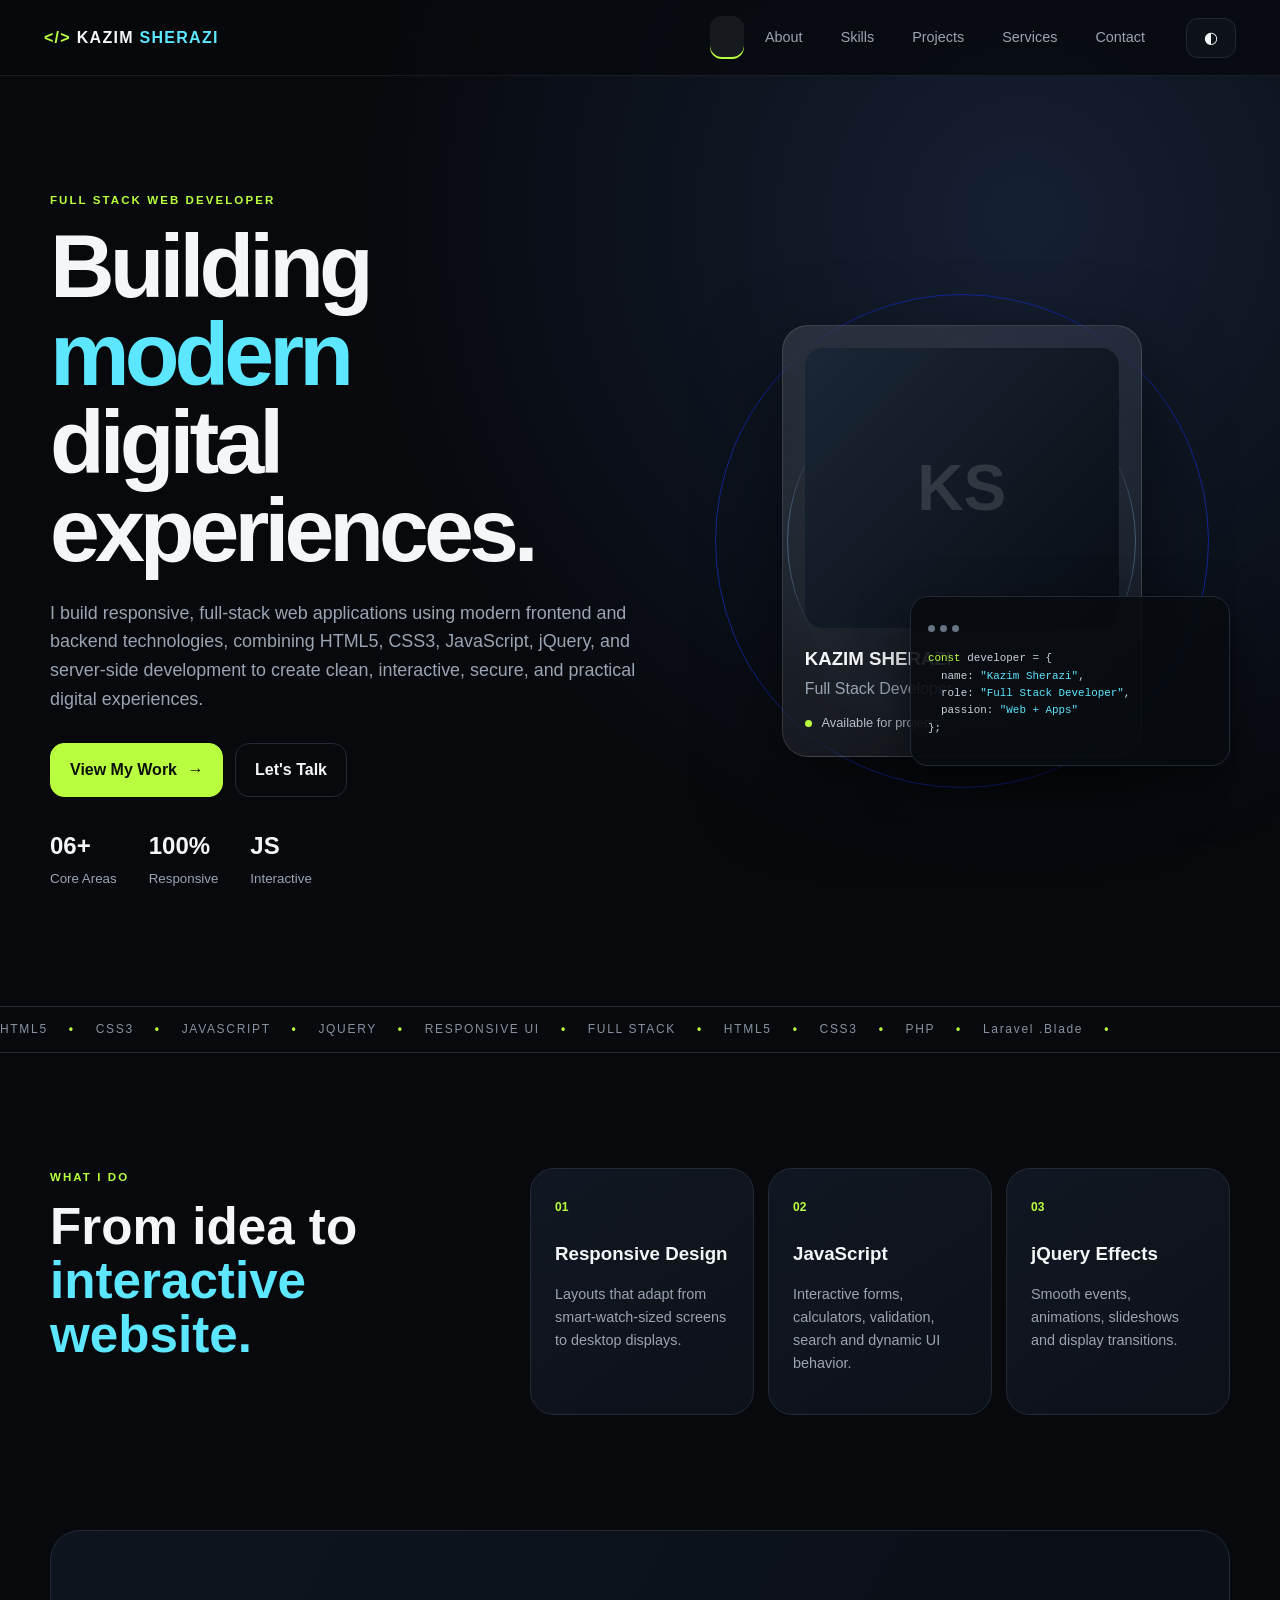
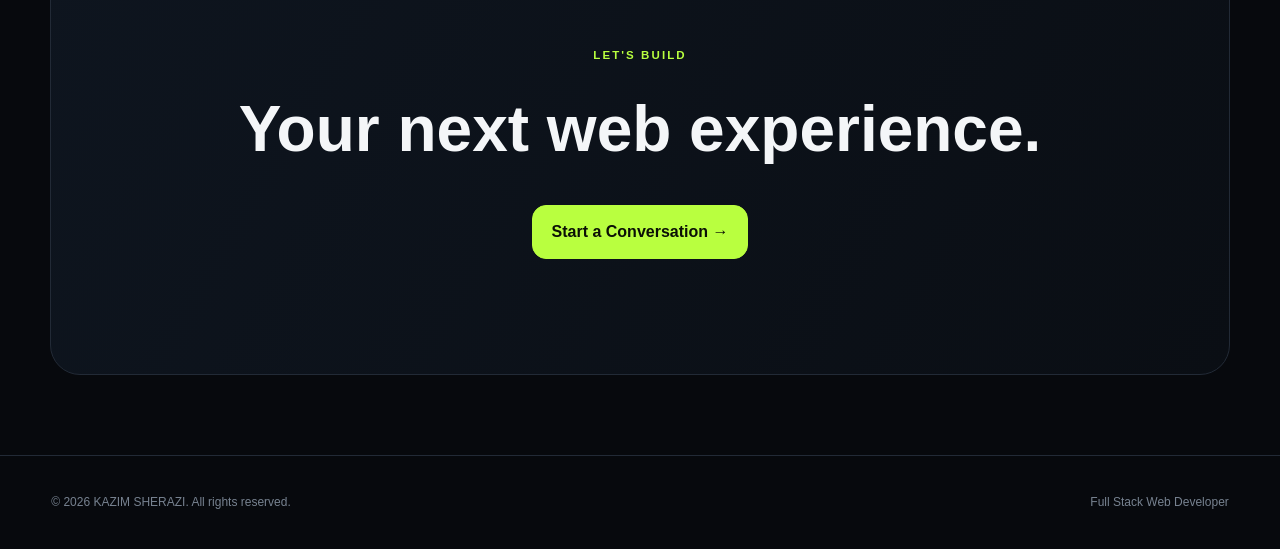
==== index.html @ 3ed8f2ee "Update index.html" ====
<!DOCTYPE html>
<html lang="en">
<head>
<meta charset="UTF-8">
<meta name="viewport" content="width=device-width, initial-scale=1.0">
<meta name="description" content="KAZIM SHERAZI - Full Stack Web Developer Portfolio">
<meta name="google-site-verification" content="ehYGeor3pkJe387JTMseZJBYgxwZusRE3xoNns7SV4c" />
<script src="https://kit.fontawesome.com/108ab0b7cf.js" crossorigin="anonymous"></script>
<title>KAZIM SHERAZI | Full Stack Web Developer</title>
<script src="https://code.jquery.com/jquery-3.7.1.min.js" defer></script>
<script src="main.js" defer></script>
<link rel="stylesheet" href="style.css">
</head>
<body>
<div id="progress"></div>
<header class="site-header">
  <a class="brand" href="index.html"><span>&lt;/&gt;</span> KAZIM <b>SHERAZI</b></a>
  <button class="menu-toggle" aria-label="Open menu">☰</button>
  <nav class="navbar">
    <a class="active" href="index.html"><i class="fa-solid fa-house"></i></a>
    <a href="about.html">About</a>
    <a href="skills.html">Skills</a>
    <a href="projects.html">Projects</a>
    <a href="services.html">Services</a>
    <a href="contact.html">Contact</a>
  </nav>
  <button class="theme-toggle" aria-label="Toggle theme">◐</button>
</header>

<main>
<section class="hero section">
  <div class="hero-content reveal">
    <p class="eyebrow">FULL STACK WEB DEVELOPER</p>
    <h1>Building <span>modern</span><br>digital experiences.</h1>
    <p class="hero-text">I build responsive, full-stack web applications using modern frontend and backend technologies, combining HTML5, CSS3, JavaScript, jQuery, and server-side development to create clean, interactive, secure, and practical digital experiences.
</p>
    <div class="hero-buttons">
      <a class="btn primary" href="projects.html">View My Work <i>→</i></a>
      <a class="btn ghost" href="contact.html">Let's Talk</a>
    </div>
    <div class="stats">
      <div><strong>06+</strong><small>Core Areas</small></div>
      <div><strong>100%</strong><small>Responsive</small></div>
      <div><strong>JS</strong><small>Interactive</small></div>
    </div>
  </div>
  <div class="hero-visual reveal">
    <div class="orbit orbit1"></div><div class="orbit orbit2"></div>
    <div class="profile-card">
      <div class="profile-photo"><img src="https://948d7271-ee73-47af-9d6b-2ceec82f9c43.png.com/kazimsherazi870-crypto/e.g.-My-Meet/blob/main/948d7271-ee73-47af-9d6b-2ceec82f9c43.png" alt="KAZIM SHERAZI profile photo" onerror="this.style.display='none';this.parentElement.classList.add('photo-placeholder')"><span>KS</span></div>
      <div class="profile-info"><h3>KAZIM SHERAZI</h3><p>Full Stack Developer</p><div class="status"><em></em> Available for projects</div></div>
    </div>
    <div class="code-card">
      <div class="dots"><i></i><i></i><i></i></div>
      <pre><span>const</span> developer = {
  name: <b>"Kazim Sherazi"</b>,
  role: <b>"Full Stack Developer"</b>,
  passion: <b>"Web + Apps"</b>
};</pre>
    </div>
  </div>
</section>

<section class="marquee"><div>HTML5 <b>•</b> CSS3 <b>•</b> JAVASCRIPT <b>•</b> JQUERY <b>•</b> RESPONSIVE UI <b>•</b> FULL STACK <b>•</b> HTML5 <b>•</b> CSS3 <b>•</b> PHP <b>•</b> Laravel .Blade <b>•</b></div></section>

<section class="section split">
  <div class="section-heading reveal"><p class="eyebrow">WHAT I DO</p><h2>From idea to <span>interactive website.</span></h2></div>
  <div class="feature-grid">
    <article class="feature reveal"><b>01</b><h3>Responsive Design</h3><p>Layouts that adapt from smart-watch-sized screens to desktop displays.</p></article>
    <article class="feature reveal"><b>02</b><h3>JavaScript</h3><p>Interactive forms, calculators, validation, search and dynamic UI behavior.</p></article>
    <article class="feature reveal"><b>03</b><h3>jQuery Effects</h3><p>Smooth events, animations, slideshows and display transitions.</p></article>
  </div>
</section>

<section class="section cta reveal">
  <p class="eyebrow">LET'S BUILD</p><h2>Your next web experience.</h2>
  <a class="btn primary" href="contact.html">Start a Conversation →</a>
</section>
</main>

<footer><p>© <span id="year"></span> KAZIM SHERAZI. All rights reserved.</p><p>Full Stack Web Developer</p></footer>
<script src="https://code.jquery.com/jquery-3.7.1.min.js"></script>
<script src="js/main.js"></script>
</body>
</html>
---- style.css ----
:root{--bg:#07090d;--panel:#0d1118;--panel2:#111722;--text:#f4f6f8;--muted:#9aa4b2;--line:#222a36;--accent:#b9ff3f;--accent2:#5de6ff;--max:1180px;--radius:24px}
*{box-sizing:border-box}html{scroll-behavior:smooth}body{margin:0;background:radial-gradient(circle at 80% 10%,#152033 0,transparent 30%),var(--bg);color:var(--text);font-family:Inter,Segoe UI,Arial,sans-serif;line-height:1.6;overflow-x:hidden}a{color:inherit;text-decoration:none}button,input,textarea{font:inherit}.site-header{height:76px;position:sticky;top:0;z-index:100;display:flex;align-items:center;gap:24px;padding:0 clamp(14px,4vw,44px);background:rgba(7,9,13,.78);backdrop-filter:blur(18px);border-bottom:1px solid rgba(255,255,255,.07)}.brand{font-weight:800;letter-spacing:.08em;white-space:nowrap}.brand span{color:var(--accent)}.brand b{color:var(--accent2)}.navbar{display:flex;gap:4px;margin-left:auto}.navbar a{padding:10px 17px;color:var(--muted);font-size:.9rem;border-radius:12px;transition:.25s}.navbar a:hover,.navbar a.active{color:var(--text);background:rgba(255,255,255,.06)}.navbar a.active{box-shadow:inset 0 -2px var(--accent)}.theme-toggle,.menu-toggle{border:1px solid var(--line);background:var(--panel);color:var(--text);width:50px;height:40px;border-radius:12px;cursor:pointer}.theme-toggle{margin-left:0}.menu-toggle{display:none}
.section{width:min(var(--max),calc(100% - 32px));margin:auto;padding:clamp(65px,9vw,115px) 0}.hero{min-height:calc(100vh - 76px);display:grid;grid-template-columns:1.05fr .95fr;align-items:center;gap:50px}.eyebrow{color:var(--accent);font-size:.72rem;font-weight:800;letter-spacing:.18em;margin:0 0 14px}.hero h1,.page-hero h1{font-size:clamp(2.4rem,7vw,5.8rem);line-height:.98;margin:0 0 24px;letter-spacing:-.055em}.hero h1 span,.page-hero h1 span,h2 span{color:var(--accent2)}.hero-text,.page-hero>p:last-child{color:var(--muted);max-width:680px;font-size:clamp(.95rem,1.8vw,1.12rem)}.hero-buttons{display:flex;gap:12px;flex-wrap:wrap;margin:30px 0}.btn{display:inline-flex;align-items:center;justify-content:center;gap:10px;padding:13px 19px;border-radius:14px;border:1px solid var(--line);font-weight:700;cursor:pointer;transition:.25s}.btn.primary{background:var(--accent);color:#0b1006;border-color:var(--accent)}.btn.primary:hover{transform:translateY(-3px)}.btn.ghost:hover{background:var(--panel2)}.stats{display:flex;gap:32px}.stats strong{display:block;font-size:1.5rem}.stats small{color:var(--muted)}
.hero-visual{min-height:470px;display:grid;place-items:center;position:relative}.orbit{position:absolute;border:1px solid rgb(18, 38, 148);border-radius:50%;aspect-ratio:1}.orbit1{width:92%;animation:spin 18s linear infinite}.orbit2{width:65%;border-color: rgb(116, 180, 240);animation:spin 12s linear infinite reverse}.profile-card{position:relative;z-index:2;width:min(360px,80%);padding:22px;background:linear-gradient(145deg,rgba(255,255,255,.11),rgba(255,255,255,.03));border:1px solid rgba(255,255,255,.13);border-radius:26px;backdrop-filter:blur(18px);box-shadow:0 30px 80px #0008}.profile-photo,.portrait{position:relative;overflow:hidden;background:linear-gradient(135deg,#1a2636,#090d13);display:grid;place-items:center}.profile-photo{height:280px;border-radius:18px}.profile-photo img,.portrait img{width:100%;height:100%;object-fit:cover}.profile-photo span,.portrait>span{font-size:4rem;font-weight:900;color:#ffffff22}.photo-placeholder img{display:none!important}.profile-info h3{margin:16px 0 2px}.profile-info p{margin:0;color:var(--muted)}.status{margin-top:12px;color:#b7c0ca;font-size:.8rem}.status em{display:inline-block;width:7px;height:7px;background:var(--accent);border-radius:50%;margin-right:7px}.code-card{position:absolute;right:0;bottom:10px;z-index:3;width:min(320px,72%);padding:17px;border:1px solid var(--line);background:#080b10e8;border-radius:18px;box-shadow:0 20px 50px #0008}.dots i{display:inline-block;width:7px;height:7px;border-radius:50%;background:#687384;margin-right:5px}.code-card pre{font-size:.68rem;overflow:auto;color:#c9d3df}.code-card pre span{color:#b9ff3f}.code-card pre b{color:#5de6ff;font-weight:500}
.marquee{overflow:hidden;white-space:nowrap;border-block:1px solid var(--line);padding:13px 0;color:#8792a0;font-size:.75rem;letter-spacing:.14em}.marquee div{display:inline-block;animation:marquee 24s linear infinite}.marquee b{color:var(--accent);margin:0 16px}.split{display:grid;grid-template-columns:.75fr 1.25fr;gap:60px}.section-heading h2{font-size:clamp(2rem,4vw,3.5rem);line-height:1.05;margin:0}.feature-grid{display:grid;grid-template-columns:repeat(3,1fr);gap:14px}.feature,.project,.service,.skills-card,.tech-grid>div{background:linear-gradient(145deg,var(--panel2),var(--panel));border:1px solid var(--line);border-radius:var(--radius);padding:24px}.feature b,.project-number,.service>span{color:var(--accent);font-size:.75rem}.feature h3,.project h3,.service h3{margin:20px 0 8px}.feature p,.project p,.service p{color:var(--muted);font-size:.9rem}.cta{text-align:center;border:1px solid var(--line);border-radius:30px;background:linear-gradient(120deg,#0e151f,#0a0e14);margin-bottom:80px}.cta h2{font-size:clamp(2rem,5vw,4rem);margin:0 0 25px}.page-hero{padding-bottom:60px}.page-hero h1{max-width:900px}.about-grid{display:grid;grid-template-columns:.75fr 1.25fr;gap:70px;align-items:center}.portrait{height:500px;border-radius:28px;border:1px solid var(--line)}.about-copy h2{font-size:clamp(2rem,4vw,3.5rem);line-height:1.05}.about-copy>p:not(.eyebrow){color:var(--muted)}.info-list{margin-top:30px}.info-list div{display:flex;justify-content:space-between;gap:20px;padding:14px 0;border-bottom:1px solid var(--line);font-size:.9rem}.info-list span{color:var(--muted);text-align:right}.quote{text-align:center}.quote>span{font-size:5rem;color:var(--accent)}.quote h2{max-width:900px;margin:auto;font-size:clamp(1.8rem,4vw,3.5rem);line-height:1.1}
.skills-layout{display:grid;grid-template-columns:1fr 1fr;gap:22px}.skills-card h3{margin-top:0}.skill{margin:25px 0}.skill>div{display:flex;justify-content:space-between;font-size:.85rem}.skill b{color:var(--accent)}.skill>i{display:block;height:7px;background:#1b222c;border-radius:99px;overflow:hidden;margin-top:9px}.skill em{display:block;height:100%;background:linear-gradient(90deg,var(--accent),var(--accent2));border-radius:99px}.tech-grid{display:grid;grid-template-columns:1fr 1fr;gap:14px}.tech-grid strong{display:block;font-size:1.8rem}.tech-grid small{color:var(--muted)}.projects-grid{display:grid;grid-template-columns:repeat(2,1fr);gap:16px}.project{min-height:260px;position:relative}.project-number{font-size:2.4rem;font-weight:900;opacity:.8}.tags{display:flex;gap:8px;flex-wrap:wrap;margin-top:24px}.tags span{border:1px solid var(--line);padding:5px 9px;border-radius:8px;color:#aeb8c4;font-size:.7rem}.slideshow-wrap{position:relative;min-height:280px;display:grid;place-items:center;text-align:center;overflow:hidden;border-radius:30px;border:1px solid var(--line);background:radial-gradient(circle at 50% 0,#172535,transparent 60%)}.slide{display:none}.slide.active{display:block}.slide p{color:var(--accent);font-size:.7rem;letter-spacing:.15em}.slide h2{font-size:clamp(2rem,5vw,4rem);margin:8px 0}.slide span{color:var(--muted)}.slide-dots{position:absolute;bottom:22px}.slide-dot{display:inline-block;width:8px;height:8px;border-radius:50%;background:#46505c;margin:0 5px;cursor:pointer}.slide-dot.active{background:var(--accent)}.services-grid{display:grid;grid-template-columns:repeat(2,1fr);gap:16px}.service{min-height:240px}.service>span{font-size:2.5rem}.service h3{font-size:1.5rem}.process{border:1px solid var(--line);border-radius:25px}.process>div{display:flex;align-items:center;justify-content:space-between;gap:10px;flex-wrap:wrap}.process b{font-size:1.5rem;color:var(--accent)}.process span{color:var(--muted)}.contact-grid{display:grid;grid-template-columns:1fr 1fr;gap:60px}.contact-info h2{font-size:clamp(2rem,4vw,3.5rem);margin-top:0}.contact-info>p{color:var(--muted)}.contact-item{border-bottom:1px solid var(--line);padding:17px 0;display:flex;justify-content:space-between;gap:20px}.contact-item b{font-size:.7rem;color:var(--accent)}.contact-item span{color:var(--muted)}.contact-form{background:var(--panel);border:1px solid var(--line);border-radius:25px;padding:25px}.contact-form label{display:block;font-size:.8rem;color:#aeb8c4;margin-bottom:16px}.contact-form input,.contact-form textarea{display:block;width:100%;margin-top:7px;padding:13px 14px;background:#080b10;border:1px solid var(--line);border-radius:12px;color:var(--text);outline:none}.contact-form input:focus,.contact-form textarea:focus{border-color:var(--accent2)}#formMsg{font-size:.8rem;margin:12px 0 0}.reveal{opacity:0;transform:translateY(24px);transition:.7s}.reveal.visible{opacity:1;transform:none}footer{border-top:1px solid var(--line);padding:25px max(16px,4vw);display:flex;justify-content:space-between;color:#778290;font-size:.75rem}#progress{position:fixed;top:0;left:0;height:3px;background:linear-gradient(90deg,var(--accent),var(--accent2));width:0;z-index:1000}
body.light{--bg:#f3f6f8;--panel:#fff;--panel2:#eef2f5;--text:#10151b;--muted:#586474;--line:#dce2e8}body.light .site-header{background:#ffffffdd}.light .code-card{background:#ffffffee}.light .profile-card{background:#ffffffcc}
.portfolio-gallery,
.portfolio-gallery * {
    box-sizing: border-box;
}

.portfolio-gallery {
    width: 100%;
    max-width: 1100px;
    margin: 0 auto;
    padding: clamp(12px, 3vw, 30px);
    color: #ffffff;
    font-family: Arial, sans-serif;
    border-radius: 50px;
}

.gallery-heading {
    margin-bottom: 22px;
}

.gallery-tag {
    color: #b9ff3f;
    font-size: 11px;
    letter-spacing: 3px;
}

.gallery-heading h2 {
    font-size: clamp(24px, 5vw, 46px);
    line-height: 1.2;
    margin: 10px 0;
    overflow-wrap: anywhere;
}

.gallery-heading h2 span {
    color: #5de6ff;
    font-style: italic;
}

.gallery-heading p {
    color: #aaa;
    font-size: clamp(12px, 2vw, 15px);
    line-height: 1.6;
}

.portfolio-slider {
    position: relative;
    isolation: isolate;
    width: 100%;
    aspect-ratio: 16 / 9;
    min-height: 170px;
    max-height: 560px;
    overflow: hidden;
    background: #151515;
    border: 1px solid #38352d;
    border-radius: clamp(10px, 2vw, 22px);
}

.portfolio-slides,
.portfolio-slide,
.slider-overlay {
    position: absolute;
    inset: 0;
    width: 100%;
    height: 100%;
}

.portfolio-slide {
    display: block;
    object-fit: cover;
    object-position: center;
    opacity: 0;
    transition: opacity 0.8s ease;
}

.portfolio-slide.active {
    opacity: 1;
}

.slider-overlay {
    z-index: 1;
    pointer-events: none;
    background: linear-gradient(
        0deg,
        rgba(0, 0, 0, 0.85),
        transparent 65%
    );
}

.slider-caption {
    position: absolute;
    z-index: 2;
    bottom: clamp(35px, 7vw, 65px);
    left: clamp(14px, 4vw, 35px);
    right: clamp(14px, 4vw, 35px);
}

.slider-caption span {
    color: #e0c58b;
    font-size: 11px;
    letter-spacing: 2px;
}

.slider-caption h3 {
    margin: 8px 0 0;
    font-size: clamp(16px, 3.5vw, 30px);
    overflow-wrap: anywhere;
}

.slider-btn {
    position: absolute;
    z-index: 3;
    top: 50%;
    transform: translateY(-50%);
    width: clamp(30px, 5vw, 44px);
    height: clamp(30px, 5vw, 44px);
    border: 1px solid #ffffff50;
    border-radius: 50%;
    color: white;
    background: #111a;
    cursor: pointer;
}

.slider-btn:hover {
    background: #b9ff3f;
    color: #111;
}

.slider-prev {
    left: clamp(8px, 2vw, 18px);
}

.slider-next {
    right: clamp(8px, 2vw, 18px);
}

.slider-dots {
    position: absolute;
    z-index: 3;
    bottom: 17px;
    right: clamp(14px, 4vw, 35px);
    display: flex;
    align-items: center;
    gap: 7px;
}

.slider-dot {
    width: 7px;
    height: 7px;
    padding: 0;
    border: 0;
    border-radius: 10px;
    background: #ffffff90;
    cursor: pointer;
    transition: width 0.3s ease, background 0.3s ease;
}

.slider-dot.active {
    width: 23px;
    background: #b9ff3f;
}

@media (max-width: 480px) {
    .portfolio-gallery {
        padding: 12px;
    }

    .portfolio-slider {
        aspect-ratio: 4 / 3;
        min-height: 160px;
    }

    .slider-caption {
        bottom: 37px;
    }


    .slider-caption h3 {
        max-width: 75%;
    }

    .slider-dots {
        bottom: 13px;
        gap: 5px;
    }
}

@media (max-width: 220px) {
    .portfolio-gallery {
        padding: 5px;
    }

    .portfolio-slider {
        aspect-ratio: 1 / 1;
        min-height: 145px;
        border-radius: 8px;
    }

    .gallery-tag {
        letter-spacing: 1px;
        font-size: 9px;
    }

    .slider-caption {
        left: 9px;
        right: 9px;
    }
    .slider-caption span{
        color: #b9ff3f;
    }

    .slider-caption h3 {
        font-size: 14px;
    }
    

    .slider-btn {
        width: 27px;
        height: 27px;
    }
}

@keyframes spin{to{transform:rotate(360deg)}}@keyframes marquee{to{transform:translateX(-50%)}}
@media(max-width:900px){.navbar{gap:0}.navbar a{padding:9px 7px;font-size:.78rem}.hero{grid-template-columns:1fr}.hero-visual{min-height:420px}.split,.about-grid,.contact-grid,.skills-layout{grid-template-columns:1fr}.feature-grid{grid-template-columns:1fr 1fr}.portrait{height:430px}.projects-grid,.services-grid{grid-template-columns:1fr}}
@media(max-width:680px){.site-header{height:64px}.brand{font-size:.82rem}.menu-toggle{display:block;margin-left:auto}.theme-toggle{order:3}.navbar{position:absolute;left:10px;right:10px;top:70px;display:none;flex-direction:column;background:#0b1017f5;border:1px solid var(--line);padding:8px;border-radius:16px}.navbar.open{display:flex}.navbar a{padding:12px}.hero{min-height:auto;padding-top:70px}.hero h1{font-size:clamp(2.45rem,13vw,4rem)}.hero-visual{min-height:360px}.profile-card{width:78%}.profile-photo{height:220px}.code-card{width:72%;bottom:0}.stats{gap:18px}.stats strong{font-size:1.25rem}.feature-grid,.tech-grid{grid-template-columns:1fr}.section{width:min(var(--max),calc(100% - 24px));padding:60px 0}.page-hero{padding-top:60px}.page-hero h1{font-size:clamp(2.5rem,12vw,4rem)}.portrait{height:360px}.contact-item{flex-direction:column;gap:3px}.process>div{display:grid;grid-template-columns:auto 1fr}.process span{padding-left:10px}footer{flex-direction:column;gap:4px}}
@media(max-width:360px){.brand{font-size:.72rem}.hero-buttons .btn{width:100%}.hero-visual{min-height:320px}.profile-photo{height:190px}.profile-card{padding:12px}.code-card{font-size:.6rem}.code-card pre{font-size:.55rem}.stats{gap:10px}.stats small{font-size:.65rem}.section{padding:48px 0}.page-hero h1{font-size:2.35rem}.btn{width:100%}}
@media(prefers-reduced-motion:reduce){*,*:before,*:after{scroll-behavior:auto!important;animation:none!important;transition:none!important}}
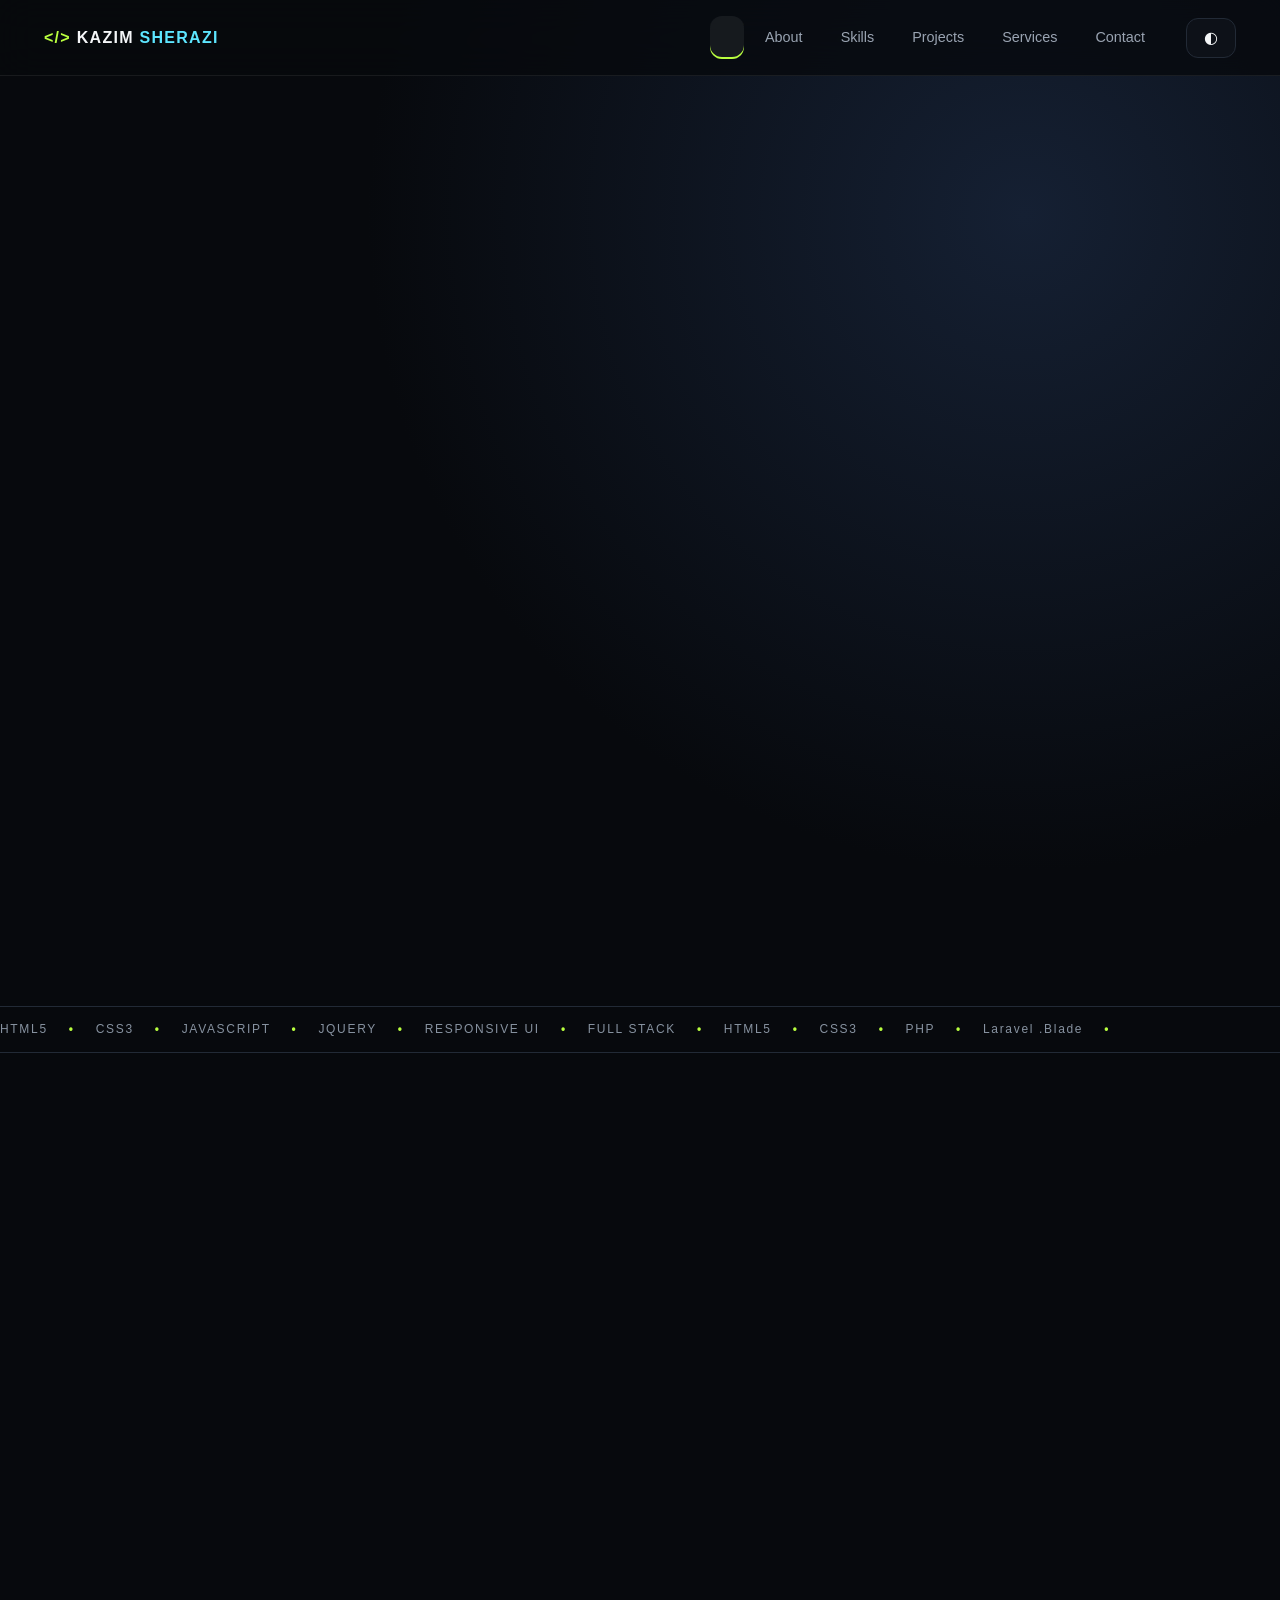
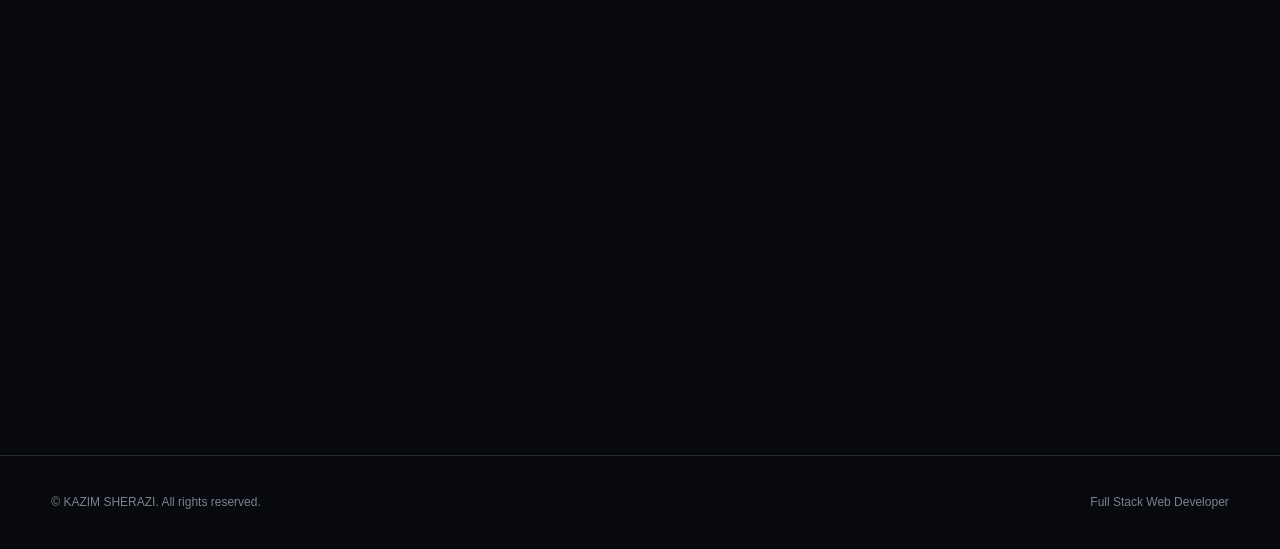
==== commit 5d3c1414: "Update index.html" ====
--- a/index.html
+++ b/index.html
@@ -7,8 +7,10 @@
 <meta name="google-site-verification" content="ehYGeor3pkJe387JTMseZJBYgxwZusRE3xoNns7SV4c" />
 <script src="https://kit.fontawesome.com/108ab0b7cf.js" crossorigin="anonymous"></script>
 <title>KAZIM SHERAZI | Full Stack Web Developer</title>
-<script src="https://code.jquery.com/jquery-3.7.1.min.js" defer></script>
-<script src="main.js" defer></script>
+<script src="https://code.jquery.com/jquery-3.8.0.min.js" integrity="sha256-Qsm+tn0R947bY3ltDZv7B00PwaILR61y/Lf7Dz3Gpv4=" crossorigin="anonymous"></script>
+<script src="/e.g.-My-Meet/js/main.js" defer></script>
+<link rel="icon" type="favicon-32x32.png" sizes="32x32" href="favicon.png">
+<link rel="shortcut icon" href="favicon-32x32.png">
 <link rel="stylesheet" href="style.css">
 </head>
 <body>
@@ -47,7 +49,7 @@
   <div class="hero-visual reveal">
     <div class="orbit orbit1"></div><div class="orbit orbit2"></div>
     <div class="profile-card">
-      <div class="profile-photo"><img src="https://948d7271-ee73-47af-9d6b-2ceec82f9c43.png.com/kazimsherazi870-crypto/e.g.-My-Meet/blob/main/948d7271-ee73-47af-9d6b-2ceec82f9c43.png" alt="KAZIM SHERAZI profile photo" onerror="this.style.display='none';this.parentElement.classList.add('photo-placeholder')"><span>KS</span></div>
+      <div class="profile-photo"><img src="Mypic.png" alt="KAZIM SHERAZI profile photo" onerror="this.style.display='none';this.parentElement.classList.add('photo-placeholder')"><span>KS</span></div>
       <div class="profile-info"><h3>KAZIM SHERAZI</h3><p>Full Stack Developer</p><div class="status"><em></em> Available for projects</div></div>
     </div>
     <div class="code-card">
